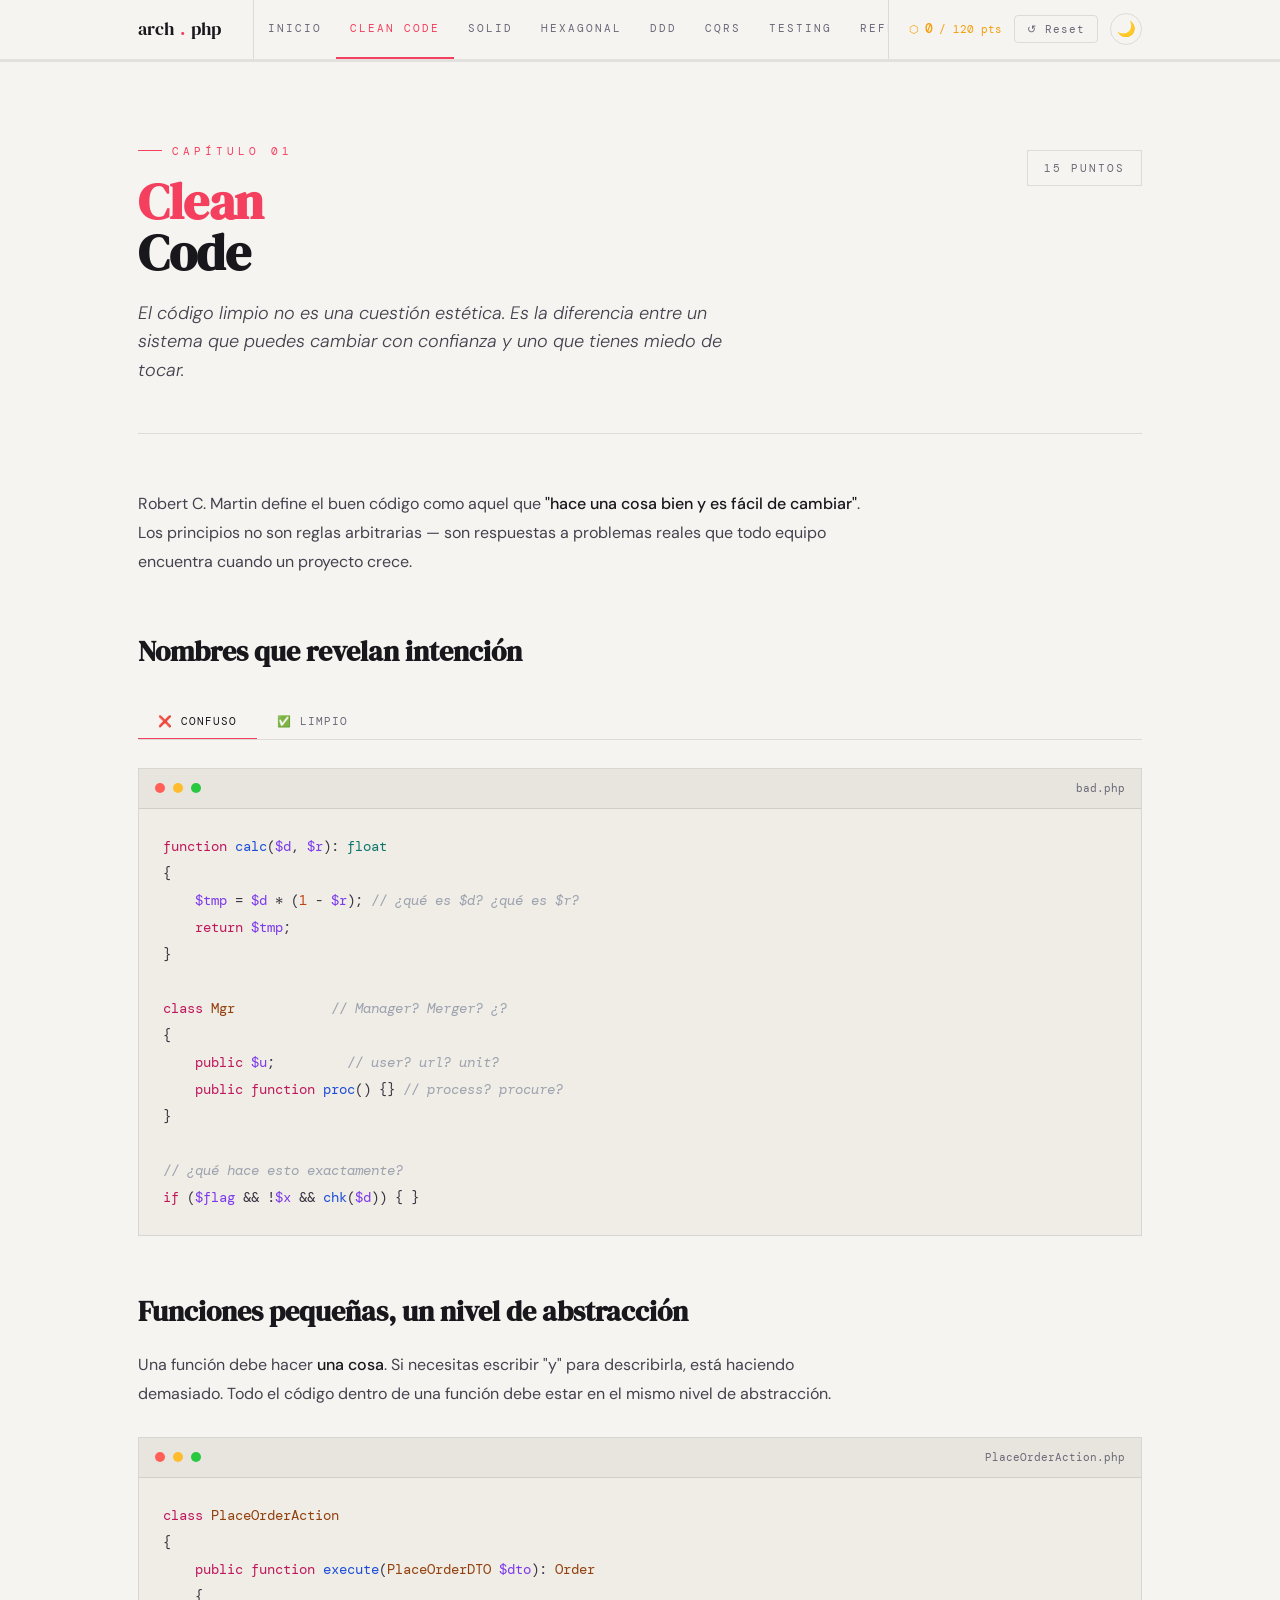
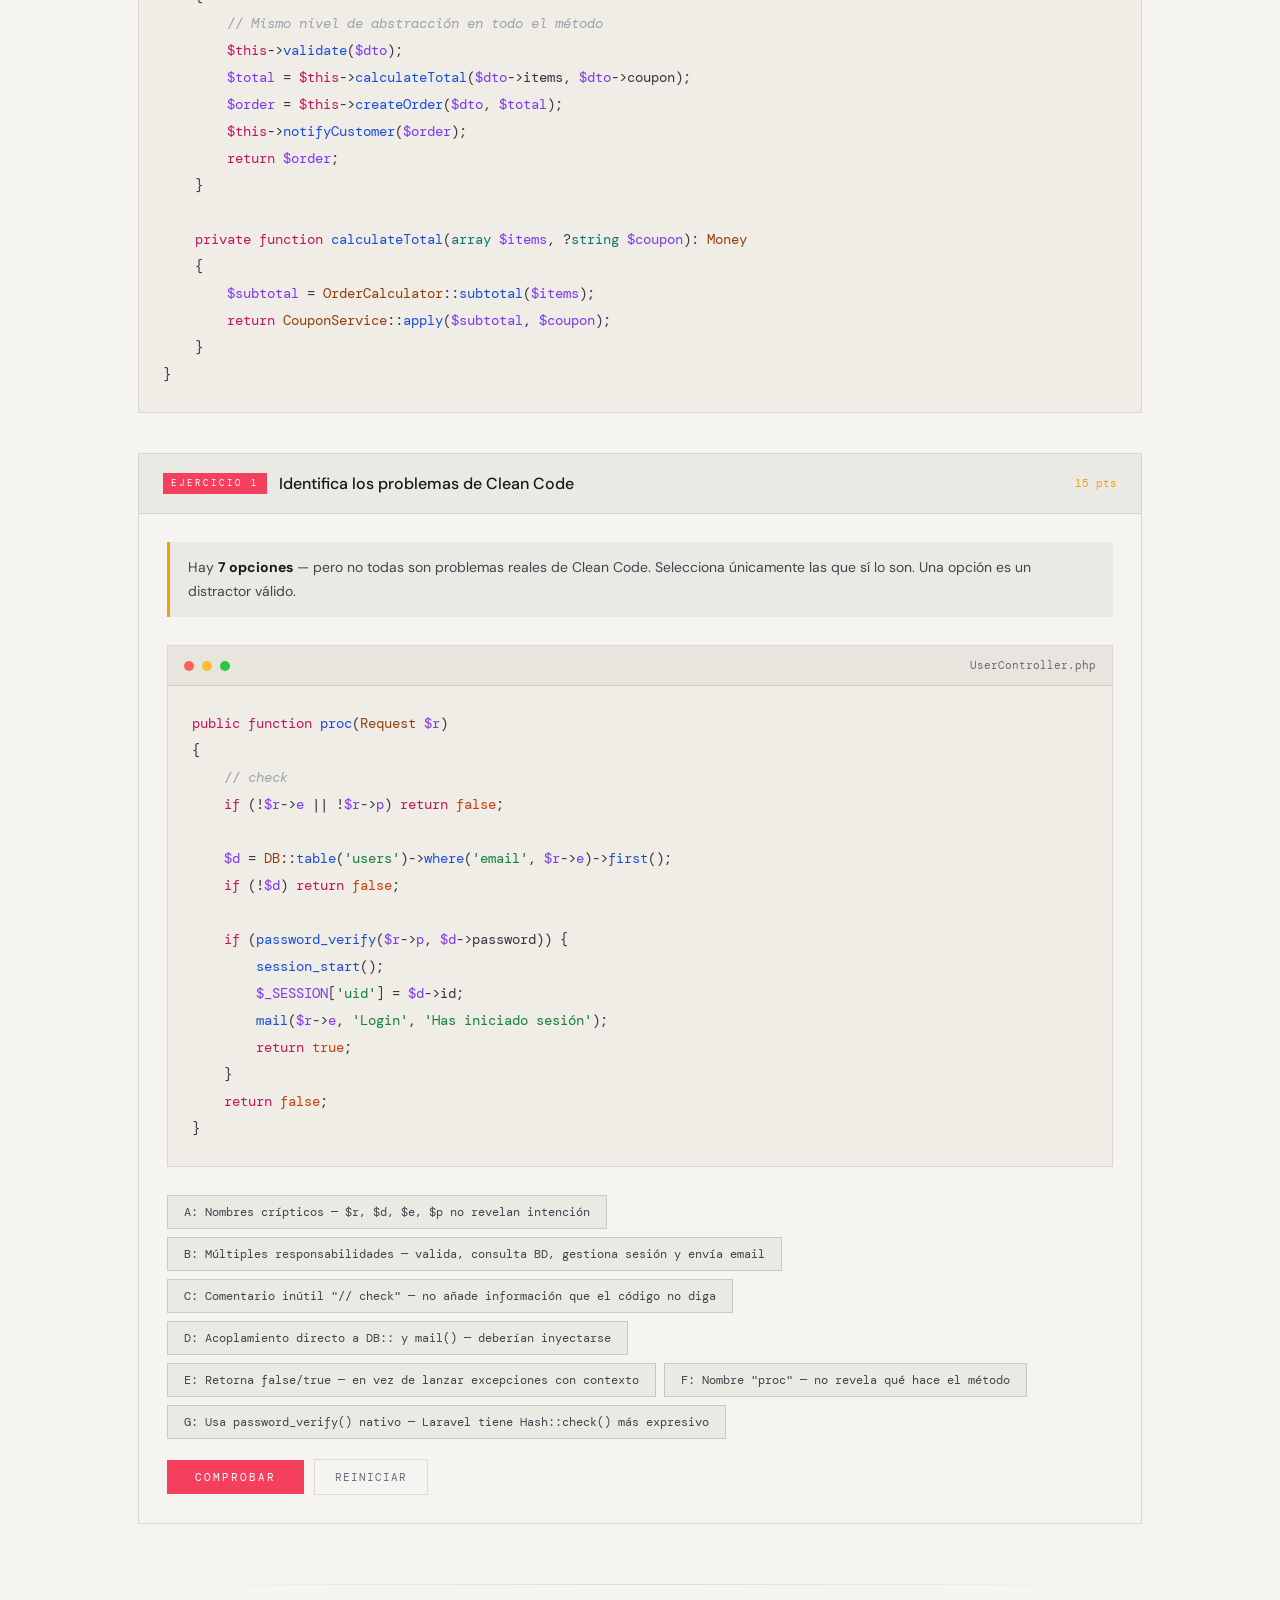
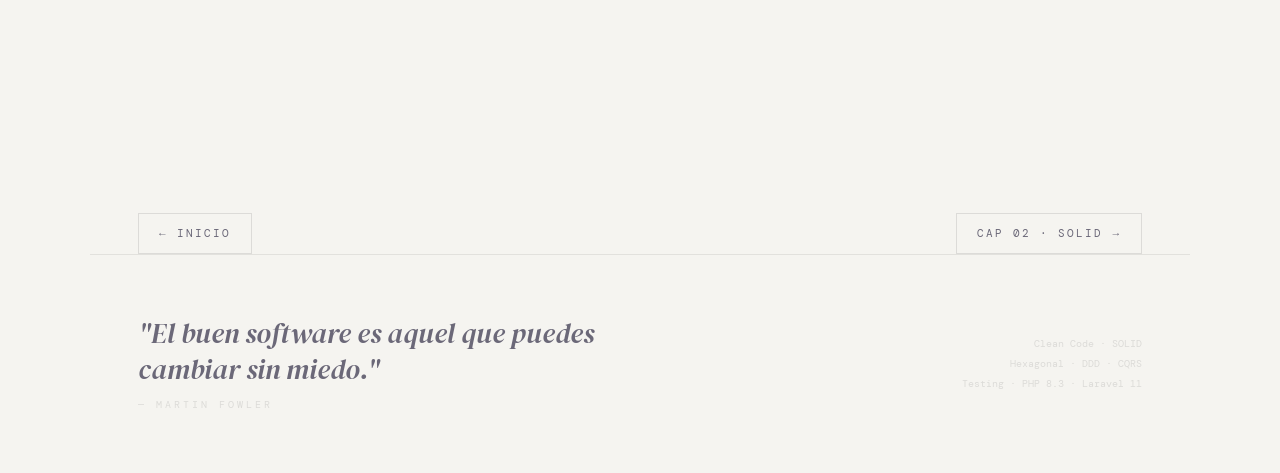
==== cap1.html @ 8d249244 "Add shared score state management and theme toggle functionality - Implemented score tracking using " ====
<!DOCTYPE html>
<html lang="es">
<head>
<meta charset="UTF-8">
<meta name="viewport" content="width=device-width, initial-scale=1.0">
<title>Cap 01 · Clean Code · Arquitectura PHP</title>
<link href="https://fonts.googleapis.com/css2?family=DM+Serif+Display:ital@0;1&family=DM+Mono:wght@300;400;500&family=DM+Sans:ital,wght@0,300;0,400;0,500;1,300&display=swap" rel="stylesheet">
<link rel="stylesheet" href="shared.css">
<style>
    .pager { max-width: 1100px; margin: 0 auto; padding: 48px 48px 0; display: flex; justify-content: space-between; align-items: center; }
    .pager-btn { font-family: var(--mono); font-size: 11px; letter-spacing: 2px; text-transform: uppercase; color: var(--muted); text-decoration: none; padding: 10px 20px; border: 1px solid var(--line); transition: all .2s; }
    .pager-btn:hover { color: var(--paper); border-color: var(--r); }
    @media (max-width: 600px) { .pager { padding: 32px 24px 0; } .pager-btn { font-size: 10px; padding: 8px 14px; } }
</style>
<script>
(function(){const t=localStorage.getItem('arq_php_theme')||(window.matchMedia('(prefers-color-scheme: light)').matches?'light':'dark');document.documentElement.setAttribute('data-theme',t);})();
</script>
</head>
<body>
  <nav class="topnav" id="topnav">
    <div class="topnav-inner">
      <div class="nav-logo" onclick="location.href='index.html'" style="cursor:pointer">arch<span>.</span>php</div>
      <div class="nav-links">
        <a href="index.html">Inicio</a>
        <a href="cap1.html">Clean Code</a>
        <a href="cap2.html">SOLID</a>
        <a href="cap3.html">Hexagonal</a>
        <a href="cap4.html">DDD</a>
        <a href="cap5.html">CQRS</a>
        <a href="cap6.html">Testing</a>
        <a href="referencia.html">Referencia</a>
      </div>
      <div class="nav-right">
        <div class="score-chip">⬡ <span class="score-chip-val" id="scoreDisplay">0</span> / 120 pts</div>
        <button class="btn-reset-all" onclick="resetAll()">↺ Reset</button>
        <button class="theme-toggle" id="themeToggle" onclick="toggleTheme()" title="Cambiar tema">☀️</button>
      </div>
    </div>
  </nav>
  <div class="progress-rail"><div class="progress-fill" id="pFill"></div></div>
  <div class="page">
    <section id="cleancode">
      <div class="ch-header">
        <div>
          <div class="ch-meta">Capítulo 01</div>
          <h2 class="ch-h2"><span class="ac-r">Clean</span><br>Code</h2>
          <p class="ch-lead">El código limpio no es una cuestión estética. Es la diferencia entre un sistema que puedes
            cambiar con confianza y uno que tienes miedo de tocar.</p>
        </div>
        <div class="ch-badge">15 puntos</div>
      </div>

      <div class="prose">
        <p>Robert C. Martin define el buen código como aquel que <strong>"hace una cosa bien y es fácil de
            cambiar"</strong>. Los principios no son reglas arbitrarias — son respuestas a problemas reales que todo
          equipo encuentra cuando un proyecto crece.</p>
      </div>

      <h3 class="sec-title">Nombres que revelan intención</h3>
      <div class="tabs">
        <div class="tab-bar">
          <button class="tab-btn on" onclick="tab(this,'cc-bad')">❌ Confuso</button>
          <button class="tab-btn" onclick="tab(this,'cc-good')">✅ Limpio</button>
        </div>
        <div class="tab-pane on" id="cc-bad">
          <div class="code-block">
            <div class="code-bar">
              <div class="dot"></div>
              <div class="dot"></div>
              <div class="dot"></div><span class="code-fname">bad.php</span>
            </div>
            <pre><span class="kw">function</span> <span class="fn">calc</span>(<span class="pr">$d</span>, <span class="pr">$r</span>): <span class="ph">float</span>
{
    <span class="pr">$tmp</span> = <span class="pr">$d</span> * (<span class="nm">1</span> - <span class="pr">$r</span>); <span class="cm">// ¿qué es $d? ¿qué es $r?</span>
    <span class="kw">return</span> <span class="pr">$tmp</span>;
}

<span class="kw">class</span> <span class="cl">Mgr</span>            <span class="cm">// Manager? Merger? ¿?</span>
{
    <span class="kw">public</span> <span class="pr">$u</span>;         <span class="cm">// user? url? unit?</span>
    <span class="kw">public function</span> <span class="fn">proc</span>() {} <span class="cm">// process? procure?</span>
}

<span class="cm">// ¿qué hace esto exactamente?</span>
<span class="kw">if</span> (<span class="pr">$flag</span> && !<span class="pr">$x</span> && <span class="fn">chk</span>(<span class="pr">$d</span>)) { }</pre>
          </div>
        </div>
        <div class="tab-pane" id="cc-good">
          <div class="code-block">
            <div class="code-bar">
              <div class="dot"></div>
              <div class="dot"></div>
              <div class="dot"></div><span class="code-fname">clean.php</span>
            </div>
            <pre><span class="kw">function</span> <span class="fn">applyDiscount</span>(<span class="ph">float</span> <span class="pr">$originalPrice</span>, <span class="ph">float</span> <span class="pr">$discountRate</span>): <span class="ph">float</span>
{
    <span class="kw">return</span> <span class="pr">$originalPrice</span> * (<span class="nm">1</span> - <span class="pr">$discountRate</span>);
}

<span class="kw">class</span> <span class="cl">OrderManager</span>
{
    <span class="kw">public</span> <span class="cl">User</span> <span class="pr">$assignedUser</span>;
    <span class="kw">public function</span> <span class="fn">processPayment</span>(<span class="cl">Payment</span> <span class="pr">$payment</span>) {}
}

<span class="cm">// la intención es cristalina:</span>
<span class="kw">if</span> (<span class="pr">$userIsActive</span> && !<span class="pr">$orderIsExpired</span> && <span class="fn">hasValidPaymentMethod</span>(<span class="pr">$user</span>)) { }</pre>
          </div>
        </div>
      </div>

      <h3 class="sec-title">Funciones pequeñas, un nivel de abstracción</h3>
      <div class="prose">
        <p>Una función debe hacer <strong>una cosa</strong>. Si necesitas escribir "y" para describirla, está haciendo
          demasiado. Todo el código dentro de una función debe estar en el mismo nivel de abstracción.</p>
      </div>
      <div class="code-block">
        <div class="code-bar">
          <div class="dot"></div>
          <div class="dot"></div>
          <div class="dot"></div><span class="code-fname">PlaceOrderAction.php</span>
        </div>
        <pre><span class="kw">class</span> <span class="cl">PlaceOrderAction</span>
{
    <span class="kw">public function</span> <span class="fn">execute</span>(<span class="cl">PlaceOrderDTO</span> <span class="pr">$dto</span>): <span class="cl">Order</span>
    {
        <span class="cm">// Mismo nivel de abstracción en todo el método</span>
        <span class="kw">$this</span>-><span class="fn">validate</span>(<span class="pr">$dto</span>);
        <span class="pr">$total</span> = <span class="kw">$this</span>-><span class="fn">calculateTotal</span>(<span class="pr">$dto</span>->items, <span class="pr">$dto</span>->coupon);
        <span class="pr">$order</span> = <span class="kw">$this</span>-><span class="fn">createOrder</span>(<span class="pr">$dto</span>, <span class="pr">$total</span>);
        <span class="kw">$this</span>-><span class="fn">notifyCustomer</span>(<span class="pr">$order</span>);
        <span class="kw">return</span> <span class="pr">$order</span>;
    }

    <span class="kw">private function</span> <span class="fn">calculateTotal</span>(<span class="ph">array</span> <span class="pr">$items</span>, ?<span class="ph">string</span> <span class="pr">$coupon</span>): <span class="cl">Money</span>
    {
        <span class="pr">$subtotal</span> = <span class="cl">OrderCalculator</span>::<span class="fn">subtotal</span>(<span class="pr">$items</span>);
        <span class="kw">return</span> <span class="cl">CouponService</span>::<span class="fn">apply</span>(<span class="pr">$subtotal</span>, <span class="pr">$coupon</span>);
    }
}</pre>
      </div>

      <!-- EX 1 -->
      <div class="ex-wrap" id="ex1">
        <div class="ex-head"><span class="ex-tag">Ejercicio 1</span><span class="ex-title-text">Identifica los problemas
            de Clean Code</span><span class="ex-pts">15 pts</span></div>
        <div class="ex-body">
          <div class="ex-desc">Hay <strong>7 opciones</strong> — pero no todas son problemas reales de Clean Code.
            Selecciona únicamente las que sí lo son. Una opción es un distractor válido.</div>
          <div class="code-block">
            <div class="code-bar">
              <div class="dot"></div>
              <div class="dot"></div>
              <div class="dot"></div><span class="code-fname">UserController.php</span>
            </div>
            <pre><span class="kw">public function</span> <span class="fn">proc</span>(<span class="cl">Request</span> <span class="pr">$r</span>)
{
    <span class="cm">// check</span>
    <span class="kw">if</span> (!<span class="pr">$r</span>-><span class="pr">e</span> || !<span class="pr">$r</span>-><span class="pr">p</span>) <span class="kw">return</span> <span class="nm">false</span>;

    <span class="pr">$d</span> = <span class="cl">DB</span>::<span class="fn">table</span>(<span class="str">'users'</span>)-><span class="fn">where</span>(<span class="str">'email'</span>, <span class="pr">$r</span>-><span class="pr">e</span>)-><span class="fn">first</span>();
    <span class="kw">if</span> (!<span class="pr">$d</span>) <span class="kw">return</span> <span class="nm">false</span>;

    <span class="kw">if</span> (<span class="fn">password_verify</span>(<span class="pr">$r</span>-><span class="pr">p</span>, <span class="pr">$d</span>->password)) {
        <span class="fn">session_start</span>();
        <span class="pr">$_SESSION</span>[<span class="str">'uid'</span>] = <span class="pr">$d</span>->id;
        <span class="fn">mail</span>(<span class="pr">$r</span>-><span class="pr">e</span>, <span class="str">'Login'</span>, <span class="str">'Has iniciado sesión'</span>);
        <span class="kw">return</span> <span class="nm">true</span>;
    }
    <span class="kw">return</span> <span class="nm">false</span>;
}</pre>
          </div>
          <div class="opt-grid" id="ex1opts">
            <button class="opt-btn" data-v="A" onclick="toggleOpt('ex1opts',this)">A: Nombres crípticos — $r, $d, $e, $p
              no revelan intención</button>
            <button class="opt-btn" data-v="B" onclick="toggleOpt('ex1opts',this)">B: Múltiples responsabilidades —
              valida, consulta BD, gestiona sesión y envía email</button>
            <button class="opt-btn" data-v="C" onclick="toggleOpt('ex1opts',this)">C: Comentario inútil "// check" — no
              añade información que el código no diga</button>
            <button class="opt-btn" data-v="D" onclick="toggleOpt('ex1opts',this)">D: Acoplamiento directo a DB:: y
              mail() — deberían inyectarse</button>
            <button class="opt-btn" data-v="E" onclick="toggleOpt('ex1opts',this)">E: Retorna false/true — en vez de
              lanzar excepciones con contexto</button>
            <button class="opt-btn" data-v="F" onclick="toggleOpt('ex1opts',this)">F: Nombre "proc" — no revela qué hace
              el método</button>
            <button class="opt-btn" data-v="G" onclick="toggleOpt('ex1opts',this)">G: Usa password_verify() nativo —
              Laravel tiene Hash::check() más expresivo</button>
          </div>
          <div class="ex-actions">
            <button class="btn-check"
              onclick="checkMulti('ex1opts',['A','B','C','D','E','F'],'ex1fb',15,'ex1')">Comprobar</button>
            <button class="btn-reset" onclick="resetMulti('ex1opts','ex1fb')">Reiniciar</button>
          </div>
          <div class="ex-fb" id="ex1fb"></div>
        </div>
      </div>
    </section>

    <div class="sep"></div>

  </div>
  <div class="pager"><a class="pager-btn" href="index.html">← Inicio</a><a class="pager-btn" href="cap2.html">Cap 02 · SOLID →</a></div>

  <footer>
    <div>
      <div class="footer-quote">"El buen software es aquel que puedes cambiar sin miedo."</div>
      <div class="footer-by">— Martin Fowler</div>
    </div>
    <div style="font-family:var(--mono);font-size:10px;color:var(--line);text-align:right;line-height:2">
      Clean Code · SOLID<br>Hexagonal · DDD · CQRS<br>Testing · PHP 8.3 · Laravel 11
    </div>
  </footer>
<script src="shared.js"></script>
<script>
// ════ EX1 — multi-select ════
    function toggleOpt(gridId, btn) { if (btn.classList.contains('ok') || btn.classList.contains('bad')) return; btn.classList.toggle('sel'); }
    function checkMulti(gridId, correctAnswers, fbId, pts, exId) {
      const grid = document.getElementById(gridId);
      const sel = Array.from(grid.querySelectorAll('.opt-btn.sel')).map(b => b.dataset.v);
      const missing = correctAnswers.filter(x => !sel.includes(x));
      const extra = sel.filter(x => !correctAnswers.includes(x));
      grid.querySelectorAll('.opt-btn').forEach(b => { if (correctAnswers.includes(b.dataset.v)) b.classList.add('ok'); else if (sel.includes(b.dataset.v)) b.classList.add('bad'); });
      const fb = document.getElementById(fbId);
      const ex1hint = exId === 'ex1' && extra.includes('G') ? ' G no es Clean Code sino una preferencia de framework — password_verify() es perfectamente válido.' : '';
      if (!missing.length && !extra.length) { fb.textContent = '✓ ¡Perfecto! Has identificado todas las violaciones. Un Handler de alto nivel debe orquestar, no ejecutar infraestructura ni instanciar VOs directamente.'; fb.className = 'ex-fb show pass'; award(pts, exId); }
      else { fb.textContent = '✗ Casi. ' + (missing.length ? `Faltaban: ${missing.join(', ')}. ` : '') + (extra.length ? `No son problemas de Clean Code: ${extra.join(', ')}.` : '') + ex1hint; fb.className = 'ex-fb show fail'; }
    }
    function resetMulti(gridId, fbId) { document.getElementById(gridId).querySelectorAll('.opt-btn').forEach(b => b.className = 'opt-btn'); document.getElementById(fbId).className = 'ex-fb'; }

function resetPageExercises() {
  resetMulti('ex1opts','ex1fb');
}
</script>
</body>
</html>
---- shared.css ----
*,
    *::before,
    *::after {
      margin: 0;
      padding: 0;
      box-sizing: border-box
    }

    :root {
      --ink: #0a0a0c;
      --ink2: #141418;
      --ink3: #1c1c22;
      --muted: #9898a6;
      --faint: #c4c4cf;
      --line: rgba(255, 255, 255, 0.14);
      --paper: #fafafa;
      --r: #f43f5e;
      --g: #10b981;
      --b: #3b82f6;
      --y: #f59e0b;
      --p: #8b5cf6;
      --glass: rgba(18, 18, 22, 0.8);
      --glass-border: rgba(255, 255, 255, 0.1);
      --mono: 'DM Mono', monospace;
      --serif: 'DM Serif Display', serif;
      --sans: 'DM Sans', sans-serif;
    }

    html {
      scroll-behavior: smooth
    }

    body {
      background: var(--ink);
      color: var(--paper);
      font-family: var(--sans);
      font-size: 16px;
      line-height: 1.7;
      overflow-x: hidden
    }

    ::selection {
      background: var(--r);
      color: #fff
    }

    ::-webkit-scrollbar {
      width: 4px
    }

    ::-webkit-scrollbar-track {
      background: var(--ink2)
    }

    ::-webkit-scrollbar-thumb {
      background: var(--line);
      border-radius: 2px
    }

    /* HERO */
    .hero {
      min-height: 100vh;
      display: grid;
      grid-template-rows: 1fr auto;
      position: relative;
      overflow: hidden
    }

    .hero-bg {
      position: absolute;
      inset: 0;
      background: radial-gradient(ellipse 80% 60% at 70% 40%, rgba(232, 64, 42, .08) 0%, transparent 60%), radial-gradient(ellipse 50% 40% at 20% 80%, rgba(37, 99, 235, .06) 0%, transparent 50%), var(--ink)
    }

    .hero-grid {
      position: absolute;
      inset: 0;
      background-image: linear-gradient(rgba(255, 255, 255, .02) 1px, transparent 1px), linear-gradient(90deg, rgba(255, 255, 255, .02) 1px, transparent 1px);
      background-size: 80px 80px;
      mask-image: radial-gradient(ellipse at center, black 30%, transparent 80%)
    }

    .hero-inner {
      position: relative;
      z-index: 2;
      max-width: 1100px;
      margin: 0 auto;
      padding: 120px 48px 80px;
      display: grid;
      grid-template-columns: 1fr 340px;
      gap: 60px;
      align-items: end
    }

    .hero-label {
      font-family: var(--mono);
      font-size: 11px;
      letter-spacing: 4px;
      text-transform: uppercase;
      color: var(--r);
      margin-bottom: 28px;
      display: flex;
      align-items: center;
      gap: 12px
    }

    .hero-label::before {
      content: '';
      width: 32px;
      height: 1px;
      background: var(--r)
    }

    .hero-title {
      font-family: var(--serif);
      font-size: clamp(48px, 6vw, 88px);
      line-height: .95;
      letter-spacing: -1px;
      margin-bottom: 28px
    }

    .hero-title em {
      color: var(--r);
      font-style: italic
    }

    .hero-sub {
      font-size: 18px;
      color: var(--faint);
      font-weight: 300;
      max-width: 520px;
      margin-bottom: 48px;
      line-height: 1.6
    }

    .hero-tags {
      display: flex;
      flex-wrap: wrap;
      gap: 8px
    }

    .tag {
      font-family: var(--mono);
      font-size: 11px;
      letter-spacing: 2px;
      text-transform: uppercase;
      padding: 5px 12px;
      border: 1px solid var(--line);
      color: var(--faint);
      transition: all .2s;
      cursor: default
    }

    .tag:hover {
      border-color: var(--r);
      color: var(--r)
    }

    .hero-panel {
      background: var(--ink2);
      border: 1px solid var(--line);
      padding: 28px;
      align-self: end
    }

    .panel-title {
      font-family: var(--mono);
      font-size: 11px;
      letter-spacing: 3px;
      text-transform: uppercase;
      color: var(--muted);
      margin-bottom: 20px;
      padding-bottom: 12px;
      border-bottom: 1px solid var(--line)
    }

    .chapter-list {
      list-style: none
    }

    .chapter-list li {
      display: flex;
      align-items: center;
      gap: 12px;
      padding: 10px 0;
      border-bottom: 1px solid rgba(255, 255, 255, .04);
      font-size: 13px;
      color: var(--faint);
      cursor: pointer;
      transition: color .2s
    }

    .chapter-list li:hover {
      color: var(--paper)
    }

    .chapter-list li:last-child {
      border-bottom: none
    }

    .ch-num {
      font-family: var(--mono);
      font-size: 10px;
      color: var(--r);
      width: 20px;
      flex-shrink: 0
    }

    .ch-pts {
      margin-left: auto;
      font-family: var(--mono);
      font-size: 10px;
      color: var(--muted)
    }

    .hero-bar {
      position: relative;
      z-index: 2;
      border-top: 1px solid var(--line);
      display: flex;
      align-items: center;
      padding: 16px 48px;
      gap: 40px;
      max-width: 1100px;
      margin: 0 auto;
      width: 100%
    }

    .bar-stat {
      display: flex;
      flex-direction: column;
      gap: 2px
    }

    .bar-stat-val {
      font-family: var(--mono);
      font-size: 22px;
      font-weight: 500;
      color: var(--r)
    }

    .bar-stat-lbl {
      font-family: var(--mono);
      font-size: 9px;
      letter-spacing: 3px;
      text-transform: uppercase;
      color: var(--muted)
    }

    .bar-div {
      width: 1px;
      height: 40px;
      background: var(--line)
    }

    /* NAV */
    .topnav {
      position: sticky;
      top: 0;
      z-index: 200;
      background: var(--glass);
      backdrop-filter: blur(12px) saturate(180%);
      border-bottom: 1px solid var(--glass-border)
    }

    .topnav-inner {
      max-width: 1100px;
      margin: 0 auto;
      display: flex;
      align-items: stretch;
      padding: 0 48px
    }

    .nav-logo {
      font-family: var(--serif);
      font-size: 18px;
      color: var(--paper);
      padding: 14px 32px 14px 0;
      margin-right: 0;
      border-right: 1px solid var(--line);
      white-space: nowrap;
      display: flex;
      align-items: center;
      gap: 6px
    }

    .nav-logo span {
      color: var(--r)
    }

    .nav-links {
      display: flex;
      align-items: stretch;
      overflow-x: auto;
      flex: 1
    }

    .nav-links a {
      font-family: var(--mono);
      font-size: 11px;
      letter-spacing: 2px;
      text-transform: uppercase;
      color: var(--muted);
      text-decoration: none;
      padding: 0 14px;
      display: flex;
      align-items: center;
      border-bottom: 2px solid transparent;
      transition: all .2s;
      white-space: nowrap
    }

    .nav-links a:hover {
      color: var(--paper)
    }

    .nav-links a.active {
      color: var(--r);
      border-bottom-color: var(--r)
    }

    .nav-right {
      margin-left: auto;
      display: flex;
      align-items: center;
      gap: 12px;
      padding-left: 20px;
      border-left: 1px solid var(--line)
    }

    .score-chip {
      font-family: var(--mono);
      font-size: 11px;
      color: var(--y);
      display: flex;
      align-items: center;
      gap: 6px;
      transition: all .3s
    }

    .score-chip:hover {
      text-shadow: 0 0 8px var(--y);
      transform: scale(1.05)
    }

    .score-chip-val {
      font-size: 13px;
      font-weight: 500
    }

    .btn-reset-all {
      font-family: var(--mono);
      font-size: 11px;
      letter-spacing: 1px;
      padding: 6px 12px;
      background: none;
      border: 1px solid var(--line);
      color: var(--muted);
      cursor: pointer;
      transition: all .3s;
      border-radius: 4px
    }

    .btn-reset-all:hover {
      border-color: var(--r);
      color: var(--r);
      background: rgba(244, 63, 94, 0.05)
    }

    .progress-rail {
      height: 2px;
      background: rgba(255, 255, 255, 0.05);
      position: sticky;
      top: 49px;
      z-index: 199
    }

    .progress-fill {
      height: 100%;
      background: linear-gradient(90deg, var(--r), var(--y));
      width: 0%;
      transition: width .5s cubic-bezier(0.65, 0, 0.35, 1);
      box-shadow: 0 0 10px var(--r)
    }

    /* PAGE */
    .page {
      max-width: 1100px;
      margin: 0 auto;
      padding: 0 48px 120px
    }

    .ch-header {
      display: grid;
      grid-template-columns: 1fr auto;
      gap: 40px;
      align-items: start;
      padding: 80px 0 48px;
      border-bottom: 1px solid var(--line);
      margin-bottom: 56px
    }

    .ch-meta {
      font-family: var(--mono);
      font-size: 11px;
      letter-spacing: 4px;
      text-transform: uppercase;
      color: var(--r);
      margin-bottom: 16px;
      display: flex;
      align-items: center;
      gap: 10px
    }

    .ch-meta::before {
      content: '';
      width: 24px;
      height: 1px;
      background: var(--r)
    }

    .ch-h2 {
      font-family: var(--serif);
      font-size: clamp(36px, 4vw, 64px);
      line-height: 1;
      letter-spacing: -.5px;
      margin-bottom: 20px
    }

    .ch-h2 .ac-r {
      color: var(--r)
    }

    .ch-h2 .ac-g {
      color: var(--g)
    }

    .ch-h2 .ac-b {
      color: var(--b)
    }

    .ch-h2 .ac-y {
      color: var(--y)
    }

    .ch-h2 .ac-p {
      color: var(--p)
    }

    .ch-lead {
      font-size: 17px;
      font-size: 18px;
      color: var(--faint);
      font-weight: 300;
      font-style: italic;
      max-width: 600px;
      line-height: 1.6
    }

    .ch-badge {
      font-family: var(--mono);
      font-size: 11px;
      letter-spacing: 2px;
      text-transform: uppercase;
      padding: 8px 16px;
      border: 1px solid var(--line);
      color: var(--muted);
      white-space: nowrap;
      align-self: start;
      margin-top: 8px
    }

    /* PROSE */
    .prose {
      max-width: 740px
    }

    .prose p {
      color: var(--faint);
      font-size: 15.5px;
      font-size: 16px;
      margin-bottom: 18px;
      line-height: 1.8
    }

    .prose p strong {
      color: var(--paper);
      font-weight: 500
    }

    .prose p code {
      font-family: var(--mono);
      font-size: 13px;
      background: var(--ink2);
      border: 1px solid var(--line);
      padding: 1px 6px;
      color: var(--y)
    }

    h3.sec-title {
      font-family: var(--serif);
      font-size: 28px;
      margin: 52px 0 16px;
      color: var(--paper)
    }

    h4.sub-title {
      font-family: var(--mono);
      font-size: 11px;
      letter-spacing: 3px;
      text-transform: uppercase;
      color: var(--r);
      margin: 36px 0 12px;
      display: flex;
      align-items: center;
      gap: 10px
    }

    h4.sub-title::after {
      content: '';
      flex: 1;
      height: 1px;
      background: var(--line)
    }

    /* CALLOUTS */
    .callout {
      display: flex;
      gap: 16px;
      padding: 18px 22px;
      border: 1px solid;
      margin: 28px 0;
      font-size: 13px;
      line-height: 1.7
    }

    .callout-icon {
      font-size: 18px;
      flex-shrink: 0;
      margin-top: 1px
    }

    .callout.tip {
      font-size: 14px;
      border-color: rgba(31, 166, 114, .3);
      background: rgba(31, 166, 114, .05);
      color: var(--faint)
    }

    .callout.warn {
      font-size: 14px;
      border-color: rgba(232, 64, 42, .3);
      background: rgba(232, 64, 42, .05);
      color: var(--faint)
    }

    .callout.info {
      font-size: 14px;
      border-color: rgba(37, 99, 235, .3);
      background: rgba(37, 99, 235, .05);
      color: var(--faint)
    }

    .callout.php {
      font-size: 14px;
      border-color: rgba(124, 58, 237, .3);
      background: rgba(124, 58, 237, .05);
      color: var(--faint)
    }

    .callout strong {
      color: var(--paper)
    }

    /* CODE */
    .code-block {
      margin: 28px 0;
      border: 1px solid var(--line);
      overflow: hidden
    }

    .code-bar {
      background: var(--ink2);
      border-bottom: 1px solid var(--line);
      padding: 10px 16px;
      display: flex;
      align-items: center;
      gap: 8px
    }

    .dot {
      width: 10px;
      height: 10px;
      border-radius: 50%
    }

    .dot:nth-child(1) {
      background: #ff5f57
    }

    .dot:nth-child(2) {
      background: #febc2e
    }

    .dot:nth-child(3) {
      background: #28c840
    }

    .code-fname {
      font-family: var(--mono);
      font-size: 11px;
      color: var(--muted);
      margin-left: auto
    }

    pre {
      padding: 24px;
      overflow-x: auto;
      font-family: var(--mono);
      font-size: 13.5px;
      line-height: 2;
      color: #bfc7d5;
      background: #1a1a22
    }

    .kw {
      color: #e06c75
    }

    .fn {
      color: #61afef
    }

    .str {
      color: #98c379
    }

    .cm {
      color: #7d8799;
      font-style: italic
    }

    .cl {
      color: #e5c07b
    }

    .pr {
      color: #c678dd
    }

    .nm {
      color: #d19a66
    }

    .ph {
      color: #56b6c2
    }

    /* TABS */
    .tabs {
      margin: 28px 0
    }

    .tab-bar {
      display: flex;
      border-bottom: 1px solid var(--line);
      overflow-x: auto
    }

    .tab-btn {
      font-family: var(--mono);
      font-size: 11px;
      letter-spacing: 1px;
      text-transform: uppercase;
      padding: 10px 20px;
      background: none;
      border: none;
      border-bottom: 2px solid transparent;
      color: var(--muted);
      cursor: pointer;
      margin-bottom: -1px;
      white-space: nowrap;
      transition: all .2s
    }

    .tab-btn:hover {
      color: var(--paper)
    }

    .tab-btn.on {
      color: var(--r);
      border-bottom-color: var(--r)
    }

    .tab-pane {
      display: none
    }

    .tab-pane.on {
      display: block
    }

    /* SOLID CARDS */
    .solid-grid {
      display: grid;
      grid-template-columns: repeat(5, 1fr);
      gap: 1px;
      background: var(--line);
      margin: 36px 0;
      border: 1px solid var(--line)
    }

    .solid-card {
      background: var(--ink2);
      padding: 28px 20px;
      position: relative;
      overflow: hidden;
      cursor: pointer;
      transition: all .4s cubic-bezier(0.23, 1, 0.32, 1);
      border: 1px solid transparent
    }

    .solid-card:hover {
      background: var(--ink3);
      transform: translateY(-4px);
      border-color: var(--glass-border);
      box-shadow: 0 12px 24px -12px rgba(0, 0, 0, 0.5)
    }

    .solid-card::after {
      content: attr(data-l);
      position: absolute;
      right: -8px;
      bottom: -16px;
      font-family: var(--serif);
      font-size: 96px;
      line-height: 1;
      color: var(--card-c, var(--r));
      opacity: .03;
      pointer-events: none;
      transition: all .4s
    }

    .solid-card:hover::after {
      opacity: .1;
      transform: scale(1.1)
    }

    .sc-letter {
      font-family: var(--serif);
      font-size: 48px;
      line-height: 1;
      color: var(--card-c, var(--r));
      margin-bottom: 8px;
      transition: transform .3s
    }

    .solid-card:hover .sc-letter {
      transform: scale(1.1) rotate(-5deg)
    }

    .sc-name {
      font-family: var(--mono);
      font-size: 9px;
      letter-spacing: 3px;
      text-transform: uppercase;
      color: var(--muted);
      margin-bottom: 12px
    }

    .sc-desc {
      font-size: 12px;
      color: var(--faint);
      line-height: 1.6
    }

    /* DIAGRAM */
    .diagram {
      background: var(--ink2);
      border: 1px solid var(--line);
      padding: 40px;
      margin: 32px 0;
      font-family: var(--mono);
      font-size: 12px
    }

    .diagram-lbl {
      font-size: 10px;
      letter-spacing: 4px;
      text-transform: uppercase;
      color: var(--muted);
      text-align: center;
      margin-bottom: 28px
    }

    .hlayers {
      display: flex;
      flex-direction: column;
      align-items: center;
      gap: 6px
    }

    .hrow {
      display: flex;
      align-items: center;
      gap: 12px;
      flex-wrap: wrap;
      justify-content: center
    }

    .hbox {
      padding: 10px 22px;
      border: 1px solid;
      text-align: center;
      min-width: 120px;
      font-size: 11px;
      transition: all .2s
    }

    .hbox:hover {
      transform: scale(1.02)
    }

    .hbox.ext {
      border-color: rgba(217, 119, 6, .5);
      color: var(--y)
    }

    .hbox.port {
      border-color: rgba(37, 99, 235, .5);
      color: var(--b)
    }

    .hbox.dom {
      border-color: rgba(232, 64, 42, .5);
      color: var(--r);
      background: rgba(232, 64, 42, .04);
      padding: 18px 32px
    }

    .harrow {
      color: var(--muted);
      font-size: 16px
    }

    /* DDD GRID */
    .ddd-grid {
      display: grid;
      grid-template-columns: repeat(3, 1fr);
      gap: 16px;
      margin: 32px 0
    }

    .ddd-box {
      background: var(--ink2);
      border: 1px solid var(--line);
      padding: 22px;
      transition: border-color .2s
    }

    .ddd-box:hover {
      border-color: var(--muted)
    }

    .ddd-box-h {
      font-family: var(--mono);
      font-size: 10px;
      letter-spacing: 3px;
      text-transform: uppercase;
      margin-bottom: 12px;
      padding-bottom: 10px;
      border-bottom: 1px solid var(--line)
    }

    .ddd-item {
      font-size: 12px;
      color: var(--muted);
      padding: 3px 0;
      display: flex;
      align-items: center;
      gap: 8px
    }

    .ddd-item::before {
      content: '→';
      color: var(--r);
      font-size: 10px
    }

    /* CQRS FLOW */
    .cqrs-flow {
      display: grid;
      grid-template-columns: 1fr 60px 1fr;
      gap: 0;
      align-items: start;
      margin: 32px 0;
      background: var(--ink2);
      padding: 32px;
      border: 1px solid var(--line);
      border-radius: 8px
    }

    .cqrs-col {
      display: flex;
      flex-direction: column;
      gap: 8px
    }

    .cqrs-box {
      padding: 12px 16px;
      border: 1px solid;
      text-align: center;
      font-family: var(--mono);
      font-size: 11px
    }

    .cqrs-cmd {
      border-color: rgba(37, 99, 235, .4);
      color: var(--b)
    }

    .cqrs-qry {
      border-color: rgba(31, 166, 114, .4);
      color: var(--g)
    }

    .cqrs-hnd {
      border-color: rgba(217, 119, 6, .4);
      color: var(--y)
    }

    .cqrs-agg {
      border-color: rgba(232, 64, 42, .4);
      color: var(--r)
    }

    .cqrs-sep {
      display: flex;
      flex-direction: column;
      align-items: center;
      justify-content: center;
      padding-top: 30px;
      gap: 6px;
      font-size: 9px;
      color: var(--muted);
      letter-spacing: 2px;
      text-transform: uppercase
    }

    .cqrs-line {
      width: 1px;
      height: 60px;
      background: linear-gradient(to bottom, var(--b), var(--g))
    }

    .cqrs-arr {
      color: var(--muted);
      text-align: center;
      font-size: 14px;
      padding: 2px 0
    }

    /* TABLE */
    .table-wrap {
      overflow-x: auto;
      margin: 28px 0
    }

    table {
      width: 100%;
      border-collapse: collapse;
      font-size: 13px
    }

    th {
      background: var(--ink2);
      color: var(--r);
      font-family: var(--mono);
      font-size: 10px;
      letter-spacing: 2px;
      text-transform: uppercase;
      padding: 12px 16px;
      text-align: left;
      border: 1px solid var(--line);
      font-weight: 400
    }

    td {
      padding: 11px 16px;
      border: 1px solid var(--line);
      color: var(--muted);
      vertical-align: top;
      line-height: 1.6;
      font-size: 13px
    }

    td code {
      font-family: var(--mono);
      font-size: 12px;
      background: var(--ink2);
      border: 1px solid var(--line);
      padding: 1px 5px;
      color: var(--y)
    }

    tr:hover td {
      background: var(--ink2);
      color: var(--faint)
    }

    /* EXERCISES */
    .ex-wrap {
      border: 1px solid var(--line);
      margin: 40px 0;
      overflow: hidden
    }

    .ex-head {
      background: var(--ink2);
      border-bottom: 1px solid var(--line);
      padding: 16px 24px;
      display: flex;
      align-items: center;
      gap: 12px;
      flex-wrap: wrap
    }

    .ex-tag {
      font-family: var(--mono);
      font-size: 9px;
      letter-spacing: 3px;
      text-transform: uppercase;
      padding: 3px 8px;
      background: var(--r);
      color: #fff
    }

    .ex-title-text {
      font-family: var(--sans);
      font-size: 16px;
      font-weight: 500;
      color: var(--paper);
      flex: 1
    }

    .ex-pts {
      font-family: var(--mono);
      font-size: 11px;
      color: var(--y);
      margin-left: auto
    }

    .ex-body {
      padding: 28px
    }

    .ex-desc {
      font-size: 14px;
      color: var(--faint);
      background: var(--ink2);
      border-left: 3px solid var(--y);
      padding: 14px 18px;
      margin-bottom: 24px;
      line-height: 1.7
    }

    .ex-desc strong {
      color: var(--paper)
    }

    /* OPT BUTTONS */
    .opt-grid {
      display: flex;
      flex-wrap: wrap;
      gap: 8px;
      margin-bottom: 20px
    }

    .opt-btn {
      font-family: var(--mono);
      font-size: 12px;
      padding: 8px 16px;
      border: 1px solid rgba(255,255,255,0.18);
      background: rgba(255,255,255,0.03);
      color: var(--paper);
      cursor: pointer;
      transition: all .2s
    }

    .opt-btn:hover {
      border-color: var(--faint);
      color: var(--paper)
    }

    .opt-btn.sel {
      border-color: var(--b);
      color: var(--b);
      background: rgba(37, 99, 235, .08)
    }

    .opt-btn.ok {
      border-color: var(--g);
      color: var(--g);
      background: rgba(31, 166, 114, .08)
    }

    .opt-btn.bad {
      border-color: var(--r);
      color: var(--r);
      background: rgba(232, 64, 42, .08)
    }

    /* MCQ */
    .mcq-block {
      margin-bottom: 20px
    }

    .mcq-q {
      font-size: 14px;
      color: var(--paper);
      margin-bottom: 12px;
      font-weight: 500;
      line-height: 1.6
    }

    .mcq-q strong {
      color: var(--paper)
    }

    .mcq-opts {
      display: flex;
      flex-direction: column;
      gap: 6px
    }

    .mcq-opt {
      display: flex;
      align-items: flex-start;
      gap: 12px;
      padding: 11px 16px;
      border: 1px solid rgba(255,255,255,0.16);
      background: rgba(255,255,255,0.02);
      cursor: pointer;
      font-size: 14px;
      color: var(--faint);
      text-align: left;
      transition: all .2s;
      font-family: var(--sans)
    }

    .mcq-opt:hover {
      border-color: rgba(255,255,255,0.35);
      color: var(--paper);
      background: rgba(255,255,255,0.04)
    }

    .mcq-opt.sel {
      border-color: var(--b);
      color: var(--faint);
      background: rgba(37, 99, 235, .05)
    }

    .mcq-opt.ok {
      border-color: var(--g);
      color: var(--g);
      background: rgba(31, 166, 114, .05)
    }

    .mcq-opt.bad {
      border-color: var(--r);
      color: var(--r);
      background: rgba(232, 64, 42, .05)
    }

    .mcq-radio {
      width: 14px;
      height: 14px;
      border: 2px solid var(--line);
      border-radius: 50%;
      flex-shrink: 0;
      margin-top: 1px;
      transition: all .2s
    }

    .mcq-opt.sel .mcq-radio {
      border-color: var(--b);
      background: var(--b)
    }

    .mcq-opt.ok .mcq-radio {
      border-color: var(--g);
      background: var(--g)
    }

    .mcq-opt.bad .mcq-radio {
      border-color: var(--r);
      background: var(--r)
    }

    /* DRAG */
    .drag-area {
      display: grid;
      grid-template-columns: 1fr 1fr;
      gap: 20px;
      margin-bottom: 20px
    }

    .drag-bank {
      background: var(--ink2);
      border: 1px solid var(--line);
      padding: 16px;
      min-height: 100px
    }

    .drag-zone {
      border: 2px dashed var(--line);
      padding: 14px;
      min-height: 80px;
      transition: border-color .2s, background .2s
    }

    .drag-zone.over {
      border-color: var(--y);
      background: rgba(217, 119, 6, .04)
    }

    .drag-zone.ok {
      border-color: var(--g);
      border-style: solid
    }

    .drag-zone.bad {
      border-color: var(--r);
      border-style: solid
    }

    .drag-zone-lbl {
      font-family: var(--mono);
      font-size: 9px;
      letter-spacing: 3px;
      text-transform: uppercase;
      margin-bottom: 10px
    }

    .d-item {
      display: inline-block;
      font-family: var(--mono);
      font-size: 11px;
      padding: 5px 10px;
      background: var(--ink);
      border: 1px solid var(--line);
      color: var(--faint);
      cursor: grab;
      margin: 3px;
      user-select: none;
      transition: opacity .2s
    }

    .d-item:active {
      cursor: grabbing
    }

    .d-item.used {
      opacity: .25;
      cursor: not-allowed
    }

    /* CQRS CLASSIFY */
    .cqrs-classify {
      display: flex;
      flex-direction: column;
      gap: 10px;
      margin-bottom: 20px
    }

    .cqrs-row {
      display: flex;
      align-items: center;
      gap: 14px;
      padding: 12px 16px;
      background: var(--ink2);
      border: 1px solid var(--line);
      flex-wrap: wrap
    }

    .cqrs-row-q {
      font-size: 13px;
      color: var(--faint);
      flex: 1;
      min-width: 200px
    }

    .cqrs-row-btns {
      display: flex;
      gap: 8px
    }

    .cqrs-btn {
      font-family: var(--mono);
      font-size: 10px;
      letter-spacing: 1px;
      text-transform: uppercase;
      padding: 5px 12px;
      border: 1px solid var(--line);
      background: none;
      color: var(--muted);
      cursor: pointer;
      transition: all .2s
    }

    .cqrs-btn:hover {
      border-color: var(--faint);
      color: var(--faint)
    }

    .cqrs-btn.sel {
      border-color: var(--b);
      color: var(--b);
      background: rgba(37, 99, 235, .08)
    }

    .cqrs-btn.ok {
      border-color: var(--g);
      color: var(--g);
      background: rgba(31, 166, 114, .08)
    }

    .cqrs-btn.bad {
      border-color: var(--r);
      color: var(--r);
      background: rgba(232, 64, 42, .08)
    }

    /* EX ACTIONS */
    .ex-actions {
      display: flex;
      align-items: center;
      gap: 10px;
      margin-top: 20px;
      flex-wrap: wrap
    }

    .btn-check {
      font-family: var(--mono);
      font-size: 11px;
      letter-spacing: 2px;
      text-transform: uppercase;
      padding: 10px 28px;
      background: var(--r);
      color: #fff;
      border: none;
      cursor: pointer;
      transition: opacity .2s
    }

    .btn-check:hover {
      opacity: .85
    }

    .btn-reset {
      font-family: var(--mono);
      font-size: 11px;
      letter-spacing: 1px;
      text-transform: uppercase;
      padding: 10px 20px;
      background: none;
      color: var(--muted);
      border: 1px solid var(--line);
      cursor: pointer;
      transition: all .2s
    }

    .btn-reset:hover {
      border-color: var(--muted);
      color: var(--faint)
    }

    .ex-fb {
      display: none;
      margin-top: 16px;
      padding: 12px 18px;
      font-family: var(--mono);
      font-size: 13px;
      border: 1px solid;
      line-height: 1.6
    }

    .ex-fb.show {
      display: block
    }

    .ex-fb.pass {
      border-color: rgba(31, 166, 114, .4);
      color: var(--g);
      background: rgba(31, 166, 114, .05)
    }

    .ex-fb.fail {
      border-color: rgba(232, 64, 42, .4);
      color: var(--r);
      background: rgba(232, 64, 42, .05)
    }

    /* EX2 CARDS */
    .ex2-card-grid {
      display: grid;
      grid-template-columns: repeat(auto-fill, minmax(240px, 1fr));
      gap: 16px;
      margin-bottom: 20px
    }

    .ex2-card {
      background: var(--ink2);
      border: 1px solid var(--line);
      overflow: hidden;
      transition: border-color .2s
    }

    .ex2-card.ok-card {
      border-color: var(--g)
    }

    .ex2-card.bad-card {
      border-color: var(--r)
    }

    .ex2-opts {
      padding: 10px 12px;
      border-top: 1px solid var(--line);
      display: flex;
      flex-wrap: wrap;
      gap: 6px
    }

    /* ROADMAP */
    .roadmap {
      position: relative;
      padding-left: 40px;
      margin: 40px 0
    }

    .roadmap::before {
      content: '';
      position: absolute;
      left: 8px;
      top: 8px;
      bottom: 8px;
      width: 1px;
      background: linear-gradient(to bottom, var(--r), var(--p), var(--g))
    }

    .rm-step {
      position: relative;
      margin-bottom: 32px
    }

    .rm-dot {
      position: absolute;
      left: -36px;
      top: 6px;
      width: 12px;
      height: 12px;
      border-radius: 50%;
      border: 2px solid var(--muted);
      background: var(--ink);
      transition: all .3s
    }

    .rm-step.done .rm-dot {
      background: var(--r);
      border-color: var(--r)
    }

    .rm-inner {
      background: var(--ink2);
      border: 1px solid var(--line);
      padding: 20px 24px;
      transition: border-color .2s
    }

    .rm-inner:hover {
      border-color: var(--muted)
    }

    .rm-period {
      font-family: var(--mono);
      font-size: 9px;
      letter-spacing: 3px;
      text-transform: uppercase;
      color: var(--r);
      margin-bottom: 6px
    }

    .rm-title {
      font-family: var(--serif);
      font-size: 22px;
      margin-bottom: 6px
    }

    .rm-desc {
      font-size: 13px;
      color: var(--muted);
      line-height: 1.6
    }

    /* SEP */
    .sep {
      height: 1px;
      background: linear-gradient(90deg, transparent, var(--line), transparent);
      margin: 60px 0
    }

    /* FOOTER */
    footer {
      border-top: 1px solid var(--line);
      padding: 60px 48px;
      max-width: 1100px;
      margin: 0 auto;
      display: flex;
      align-items: center;
      justify-content: space-between;
      flex-wrap: wrap;
      gap: 24px
    }

    .footer-quote {
      font-family: var(--serif);
      font-size: 28px;
      font-style: italic;
      color: var(--muted);
      max-width: 560px;
      line-height: 1.3
    }

    .footer-by {
      font-family: var(--mono);
      font-size: 10px;
      letter-spacing: 3px;
      text-transform: uppercase;
      color: var(--line);
      margin-top: 8px
    }

    /* TEST PYRAMID */
    .test-pyramid {
      display: flex;
      flex-direction: column;
      align-items: center;
      gap: 4px;
      margin: 32px 0
    }

    .tp-row {
      display: flex;
      align-items: center;
      gap: 16px;
      width: 100%
    }

    .tp-bar {
      height: 48px;
      display: flex;
      align-items: center;
      justify-content: center;
      font-family: var(--mono);
      font-size: 11px;
      font-weight: 500;
      transition: opacity .2s
    }

    .tp-bar:hover {
      opacity: .85
    }

    .tp-unit {
      border: 1px solid;
      padding: 6px 14px;
      text-align: center;
      font-family: var(--mono);
      font-size: 11px;
      white-space: nowrap
    }

    .tp-unit.unit {
      border-color: rgba(31, 166, 114, .4);
      color: var(--g);
      background: rgba(31, 166, 114, .06)
    }

    .tp-unit.int {
      border-color: rgba(37, 99, 235, .4);
      color: var(--b);
      background: rgba(37, 99, 235, .06)
    }

    .tp-unit.feat {
      border-color: rgba(217, 119, 6, .4);
      color: var(--y);
      background: rgba(217, 119, 6, .06)
    }

    .tp-lbl {
      font-family: var(--mono);
      font-size: 10px;
      color: var(--muted);
      white-space: nowrap;
      width: 130px;
      text-align: right
    }

    .tp-meta {
      font-family: var(--mono);
      font-size: 10px;
      color: var(--muted);
      width: 130px
    }

    @media(max-width:768px) {
      .hero-inner {
        grid-template-columns: 1fr;
        padding: 80px 24px 40px
      }

      .hero-panel {
        display: none
      }

      .hero-bar {
        padding: 16px 24px;
        gap: 20px;
        flex-wrap: wrap
      }

      .topnav-inner {
        padding: 0 24px
      }

      .page {
        padding: 0 24px 80px
      }

      .solid-grid {
        grid-template-columns: repeat(2, 1fr)
      }

      .ddd-grid,
      .cqrs-flow,
      .drag-area {
        grid-template-columns: 1fr
      }

      .cqrs-sep {
        display: none
      }

      .ch-header {
        grid-template-columns: 1fr
      }

      .ch-badge {
        display: none
      }

      pre {
        font-size: 11px
      }
    }

    /* ═══════════════════════════════════════════════════
       LIGHT THEME
       Activated by: <html data-theme="light">
    ═══════════════════════════════════════════════════ */
    [data-theme="light"] {
      --ink:          #f5f4f0;
      --ink2:         #ebe9e3;
      --ink3:         #e0ddd6;
      --muted:        #6b6878;
      --faint:        #44424e;
      --line:         rgba(0, 0, 0, 0.10);
      --paper:        #18171c;
      --glass:        rgba(245, 244, 240, 0.90);
      --glass-border: rgba(0, 0, 0, 0.08);
    }

    /* ── Body & backgrounds ── */
    [data-theme="light"] body {
      background: var(--ink);
      color: var(--paper);
    }

    /* ── Hero ── */
    [data-theme="light"] .hero-bg {
      background: radial-gradient(ellipse 80% 60% at 70% 40%, rgba(244, 63, 94, .06) 0%, transparent 60%),
                  radial-gradient(ellipse 50% 40% at 20% 80%, rgba(59, 130, 246, .05) 0%, transparent 50%),
                  var(--ink);
    }
    [data-theme="light"] .hero-grid {
      background-image: linear-gradient(rgba(0,0,0,.04) 1px, transparent 1px),
                        linear-gradient(90deg, rgba(0,0,0,.04) 1px, transparent 1px);
    }
    [data-theme="light"] .hero-panel {
      background: var(--ink2);
      border-color: var(--line);
    }
    [data-theme="light"] .chapter-list li {
      border-bottom-color: rgba(0,0,0,.06);
    }
    [data-theme="light"] .hero-bar {
      border-top-color: var(--line);
    }

    /* ── Nav ── */
    [data-theme="light"] .topnav {
      background: var(--glass);
      border-bottom-color: var(--glass-border);
    }
    [data-theme="light"] .progress-rail {
      background: rgba(0,0,0,.08);
    }

    /* ── Prose & headings ── */
    [data-theme="light"] h3.sec-title,
    [data-theme="light"] h4.sub-title {
      color: var(--paper);
    }
    [data-theme="light"] .prose p code {
      background: var(--ink2);
      border-color: var(--line);
      color: #b45309;
    }

    /* ── Callouts ── */
    [data-theme="light"] .callout.tip  { border-color: rgba(16,185,129,.4); background: rgba(16,185,129,.07); }
    [data-theme="light"] .callout.warn { border-color: rgba(244,63,94,.35); background: rgba(244,63,94,.06); }
    [data-theme="light"] .callout.info { border-color: rgba(59,130,246,.4); background: rgba(59,130,246,.07); }
    [data-theme="light"] .callout.php  { border-color: rgba(139,92,246,.4); background: rgba(139,92,246,.07); }

    /* ── Code blocks ── */
    [data-theme="light"] .code-block {
      border-color: rgba(0,0,0,.12);
    }
    [data-theme="light"] .code-bar {
      background: #e8e5de;
      border-bottom-color: rgba(0,0,0,.1);
    }
    [data-theme="light"] pre {
      background: #f0ede6;
      color: #383440;
    }
    [data-theme="light"] .kw  { color: #be185d }
    [data-theme="light"] .fn  { color: #1d4ed8 }
    [data-theme="light"] .str { color: #15803d }
    [data-theme="light"] .cm  { color: #9ca3af }
    [data-theme="light"] .cl  { color: #92400e }
    [data-theme="light"] .pr  { color: #7c3aed }
    [data-theme="light"] .nm  { color: #c2410c }
    [data-theme="light"] .ph  { color: #0f766e }

    /* ── Tables ── */
    [data-theme="light"] .table-wrap table {
      border-color: rgba(0,0,0,.1);
    }
    [data-theme="light"] .table-wrap th {
      background: var(--ink2);
      color: var(--paper);
      border-color: rgba(0,0,0,.1);
    }
    [data-theme="light"] .table-wrap td {
      border-color: rgba(0,0,0,.07);
      color: var(--faint);
    }
    [data-theme="light"] .table-wrap td code {
      background: var(--ink3);
      border-color: var(--line);
      color: #be185d;
    }
    [data-theme="light"] .table-wrap tr:nth-child(even) td {
      background: rgba(0,0,0,.02);
    }

    /* ── DDD boxes ── */
    [data-theme="light"] .ddd-box {
      background: var(--ink2);
      border-color: rgba(0,0,0,.1);
    }
    [data-theme="light"] .ddd-item {
      border-bottom-color: rgba(0,0,0,.06);
    }

    /* ── CQRS boxes ── */
    [data-theme="light"] .cqrs-box {
      background: var(--ink2);
    }

    /* ── Hexagonal diagram ── */
    [data-theme="light"] .hbox {
      background: var(--ink2);
      border-color: rgba(0,0,0,.1);
    }

    /* ── Exercises ── */
    [data-theme="light"] .ex-wrap  { border-color: rgba(0,0,0,.12); }
    [data-theme="light"] .ex-head  { background: var(--ink2); border-bottom-color: rgba(0,0,0,.1); }
    [data-theme="light"] .ex-body  { background: var(--ink); }
    [data-theme="light"] .ex-desc  { background: var(--ink2); border-left-color: #f59e0b; }

    [data-theme="light"] .opt-btn {
      border-color: rgba(0,0,0,.14);
      background: var(--ink2);
      color: var(--faint);
    }
    [data-theme="light"] .opt-btn:hover {
      border-color: rgba(0,0,0,.3);
      color: var(--paper);
      background: var(--ink3);
    }
    [data-theme="light"] .opt-btn.sel { background: rgba(59,130,246,.1); }
    [data-theme="light"] .opt-btn.ok  { background: rgba(16,185,129,.1); }
    [data-theme="light"] .opt-btn.bad { background: rgba(244,63,94,.08); }

    [data-theme="light"] .mcq-opt {
      border-color: rgba(0,0,0,.12);
      background: var(--ink2);
      color: var(--faint);
    }
    [data-theme="light"] .mcq-opt:hover {
      border-color: rgba(0,0,0,.25);
      background: var(--ink3);
      color: var(--paper);
    }
    [data-theme="light"] .mcq-opt.sel { background: rgba(59,130,246,.08); }
    [data-theme="light"] .mcq-opt.ok  { background: rgba(16,185,129,.08); }
    [data-theme="light"] .mcq-opt.bad { background: rgba(244,63,94,.07); }

    /* ── Drag & drop ── */
    [data-theme="light"] .drag-bank,
    [data-theme="light"] .drag-zone {
      background: var(--ink2);
      border-color: rgba(0,0,0,.12);
    }
    [data-theme="light"] .d-item {
      background: var(--ink3);
      border-color: rgba(0,0,0,.1);
      color: var(--faint);
    }

    /* ── Tabs ── */
    [data-theme="light"] .tab-bar {
      border-bottom-color: rgba(0,0,0,.1);
    }
    [data-theme="light"] .tab-btn {
      color: var(--muted);
    }
    [data-theme="light"] .tab-btn.on {
      color: var(--paper);
      border-bottom-color: var(--r);
    }
    [data-theme="light"] .tab-pane {
      border-color: rgba(0,0,0,.12);
    }

    /* ── Roadmap ── */
    [data-theme="light"] .rm-inner {
      background: var(--ink2);
      border-color: rgba(0,0,0,.1);
    }
    [data-theme="light"] .rm-line { background: rgba(0,0,0,.1); }

    /* ── Separators ── */
    [data-theme="light"] .sep {
      border-color: rgba(0,0,0,.08);
    }

    /* ── Footer ── */
    [data-theme="light"] footer {
      border-top-color: rgba(0,0,0,.08);
    }

    /* ── Toggle button ── */
    .theme-toggle {
      width: 32px;
      height: 32px;
      border-radius: 50%;
      border: 1px solid var(--line);
      background: none;
      cursor: pointer;
      display: flex;
      align-items: center;
      justify-content: center;
      font-size: 15px;
      transition: all .25s;
      flex-shrink: 0;
      color: var(--muted);
      padding: 0;
    }
    .theme-toggle:hover {
      border-color: var(--faint);
      color: var(--paper);
      background: rgba(128,128,128,.08);
    }
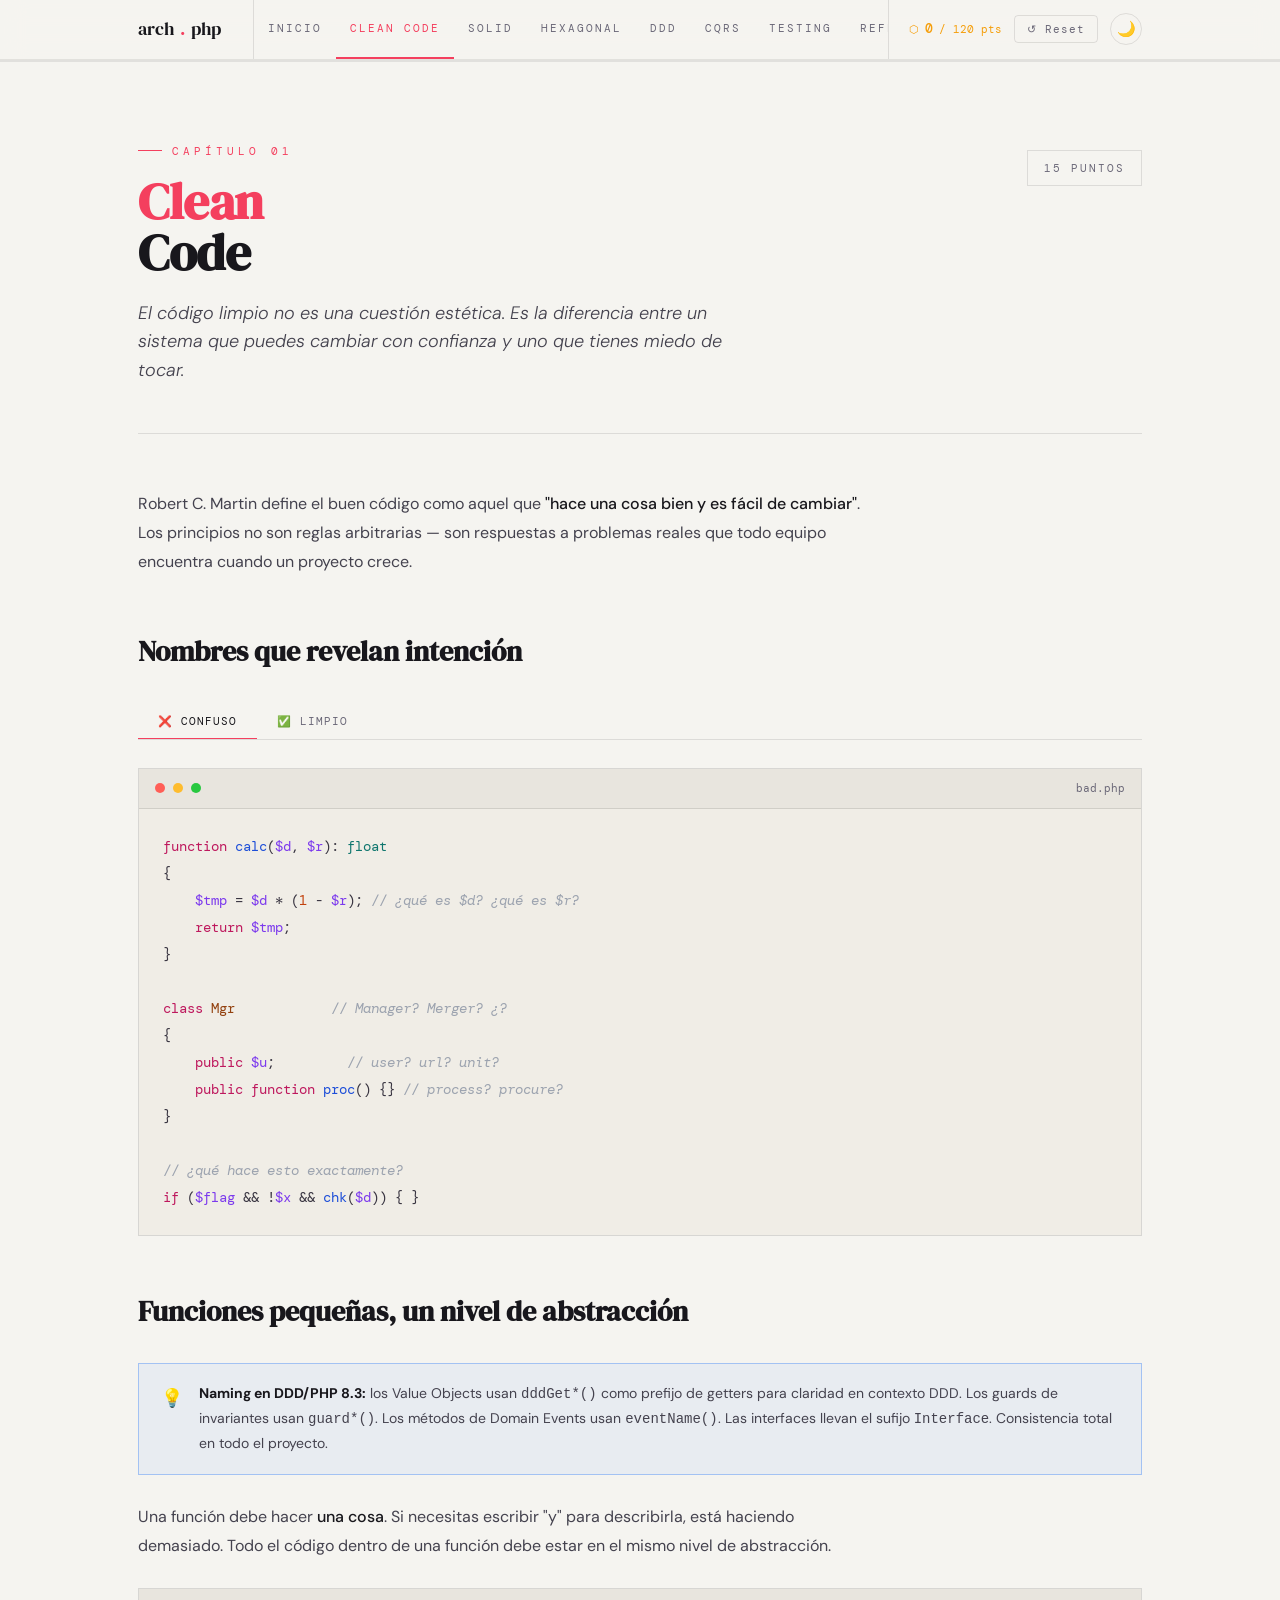
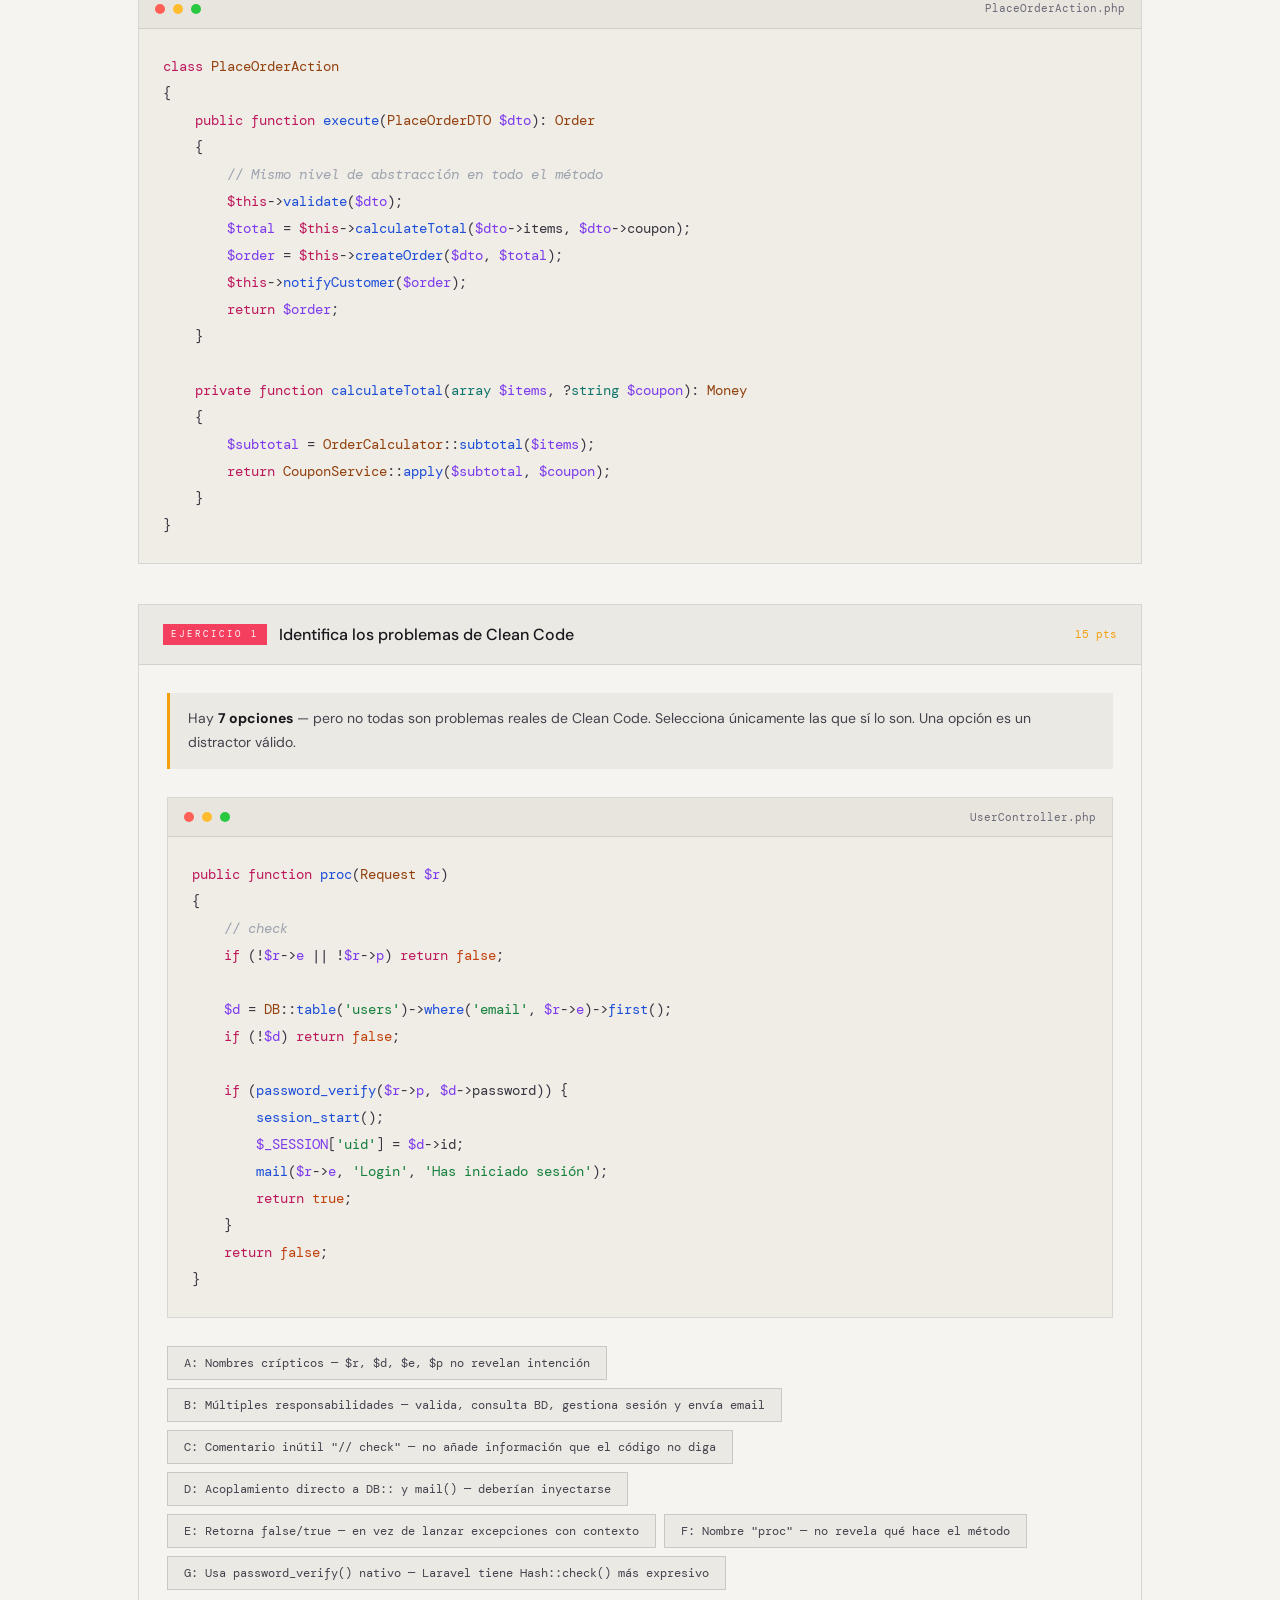
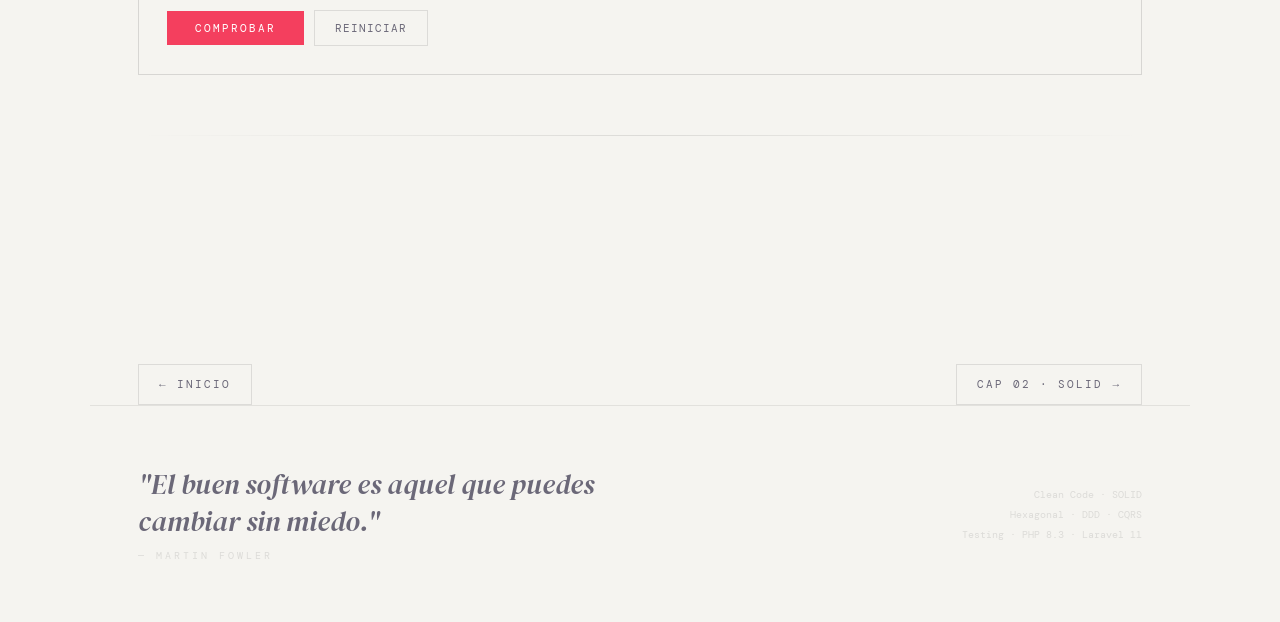
==== commit a2944421: "Refactor code and enhance documentation across multiple files - Updated comments and method names in" ====
--- a/cap1.html
+++ b/cap1.html
@@ -110,6 +110,9 @@
       </div>
 
       <h3 class="sec-title">Funciones pequeñas, un nivel de abstracción</h3>
+      <div class="callout info"><span class="callout-icon">💡</span>
+        <div><strong>Naming en DDD/PHP 8.3:</strong> los Value Objects usan <code>dddGet*()</code> como prefijo de getters para claridad en contexto DDD. Los guards de invariantes usan <code>guard*()</code>. Los métodos de Domain Events usan <code>eventName()</code>. Las interfaces llevan el sufijo <code>Interface</code>. Consistencia total en todo el proyecto.</div>
+      </div>
       <div class="prose">
         <p>Una función debe hacer <strong>una cosa</strong>. Si necesitas escribir "y" para describirla, está haciendo
           demasiado. Todo el código dentro de una función debe estar en el mismo nivel de abstracción.</p>
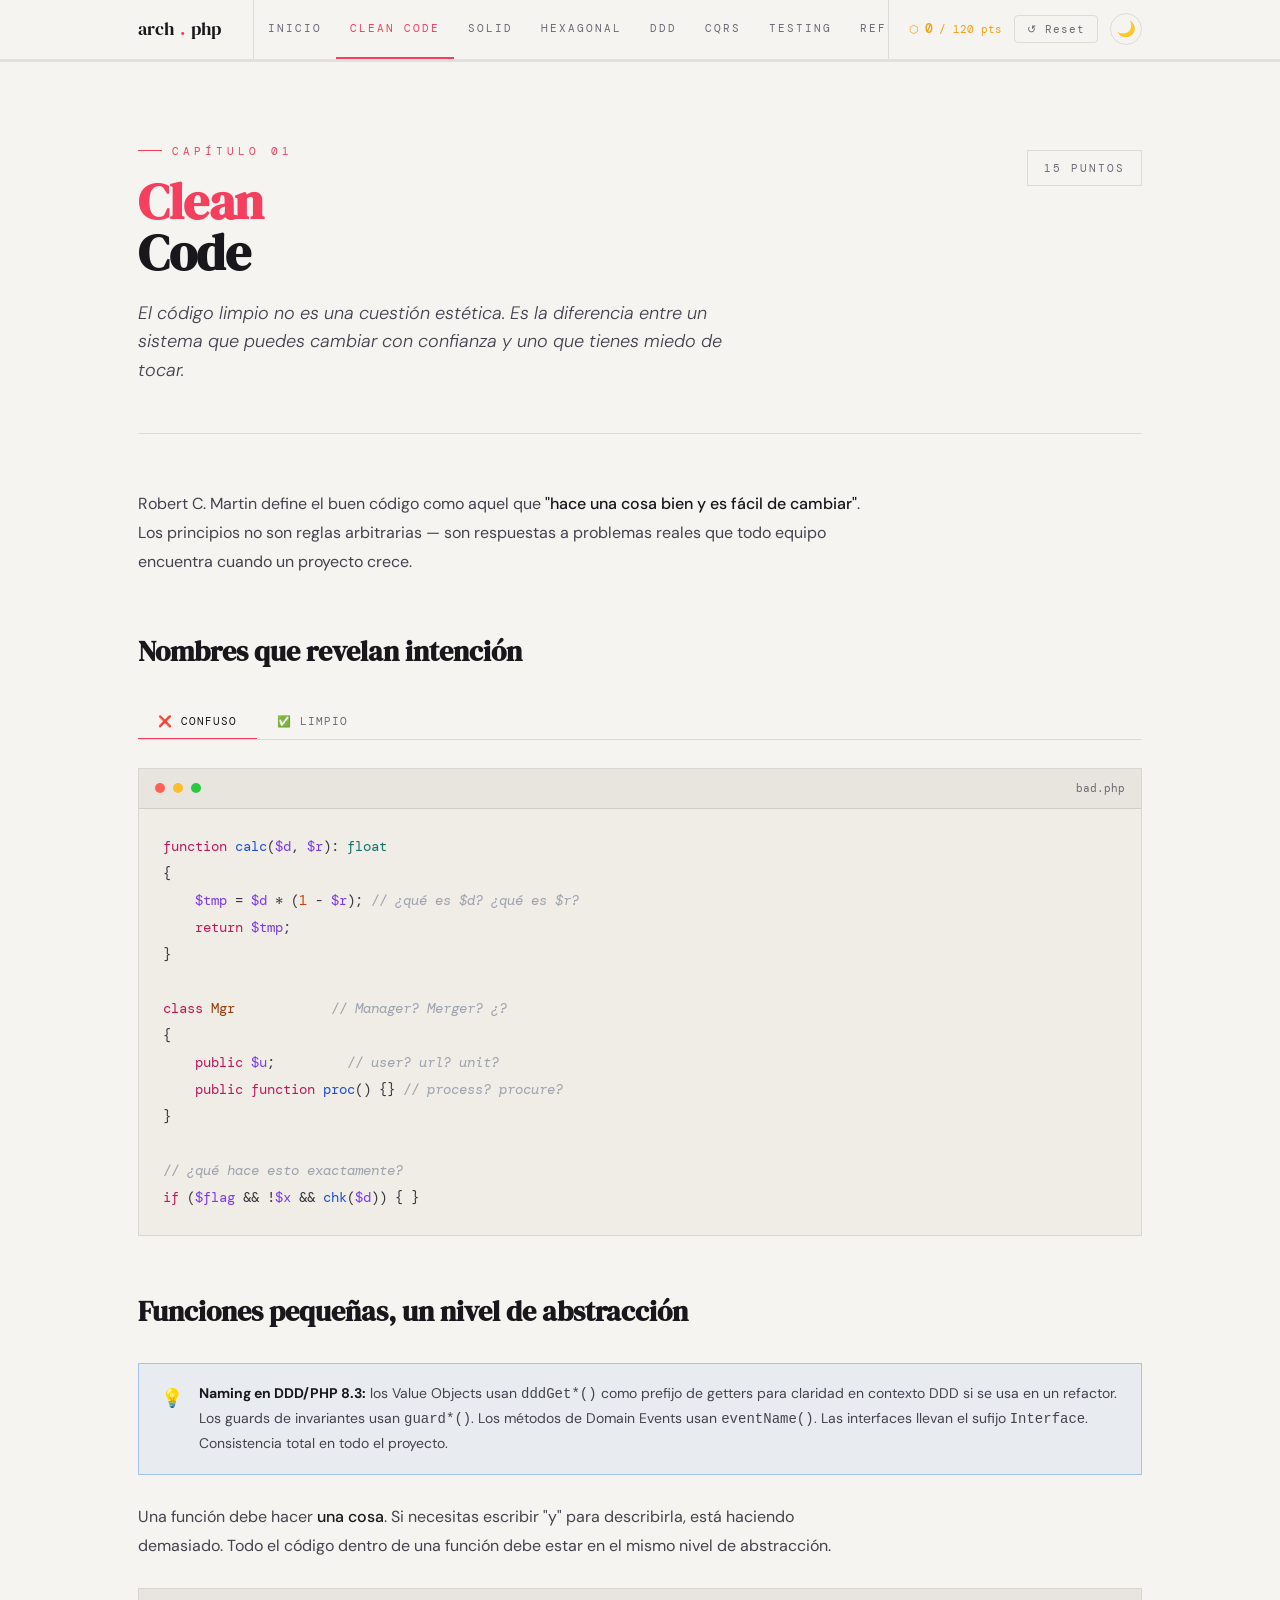
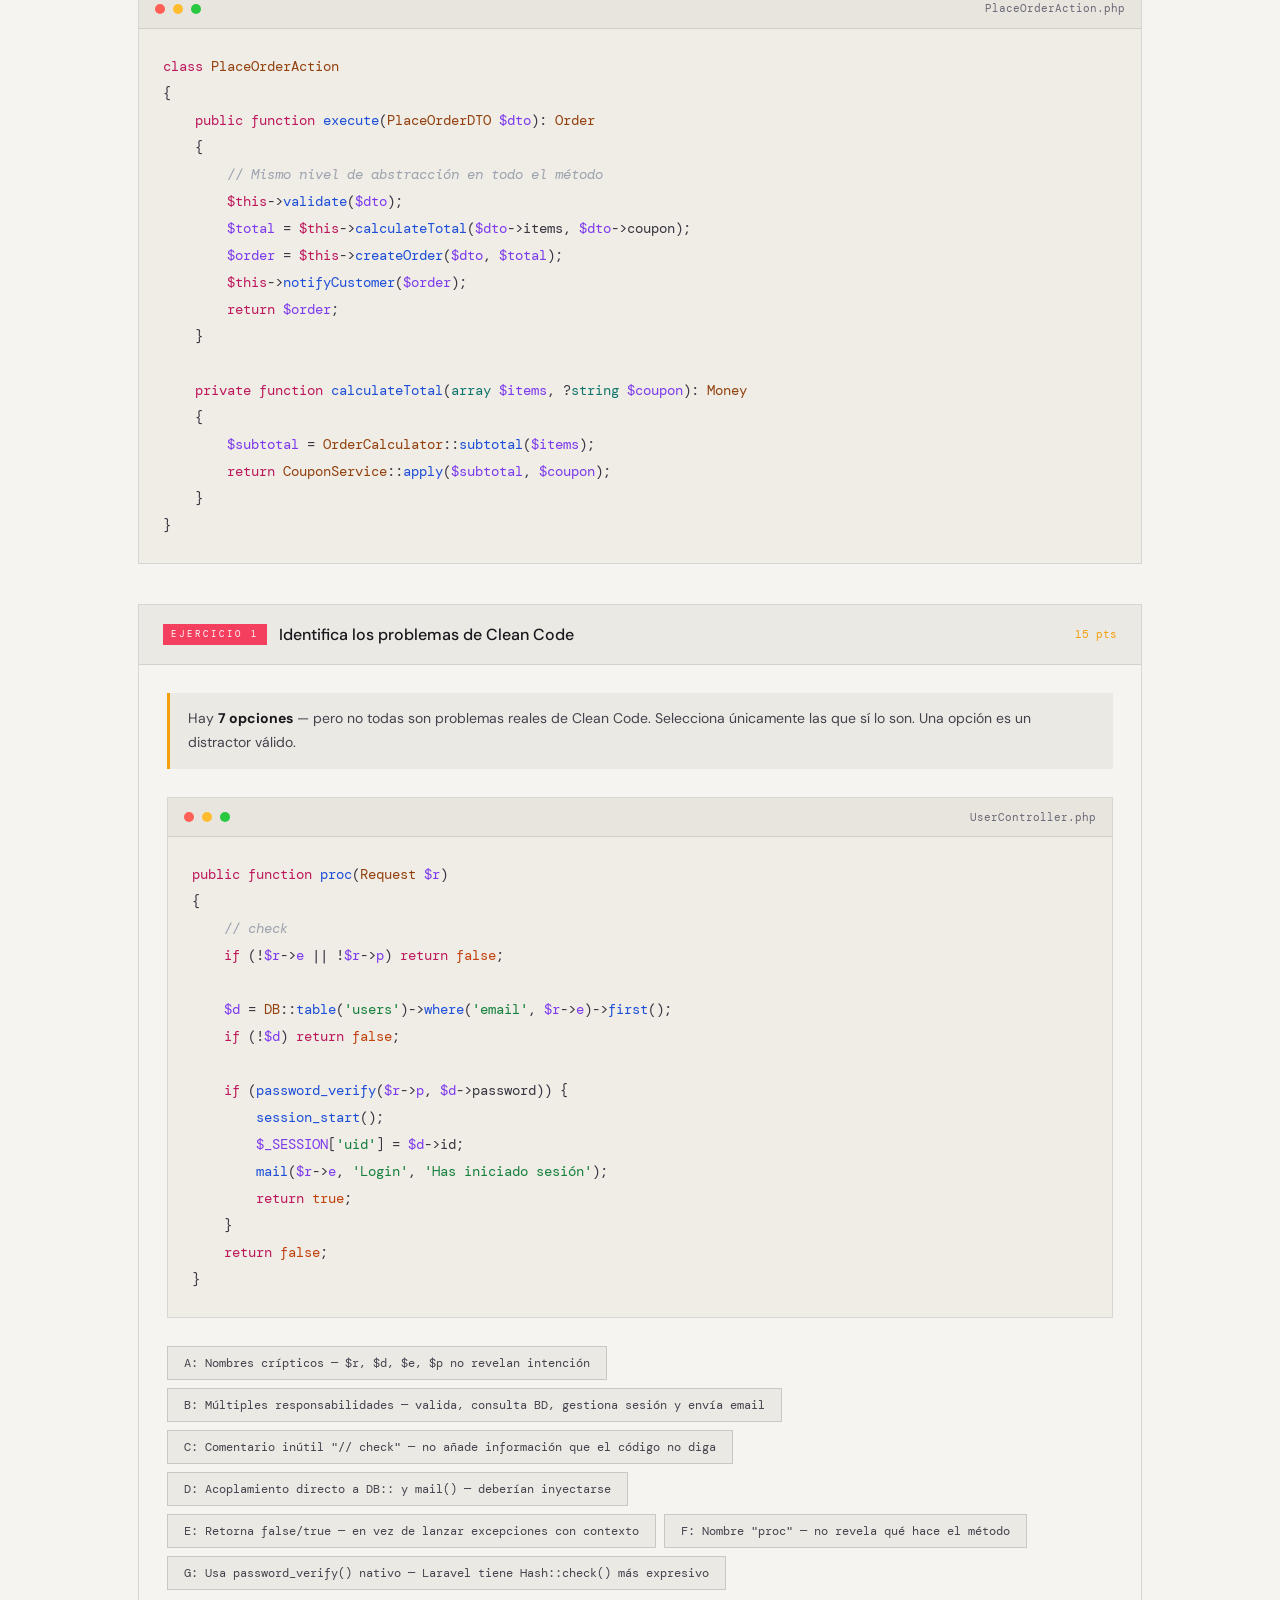
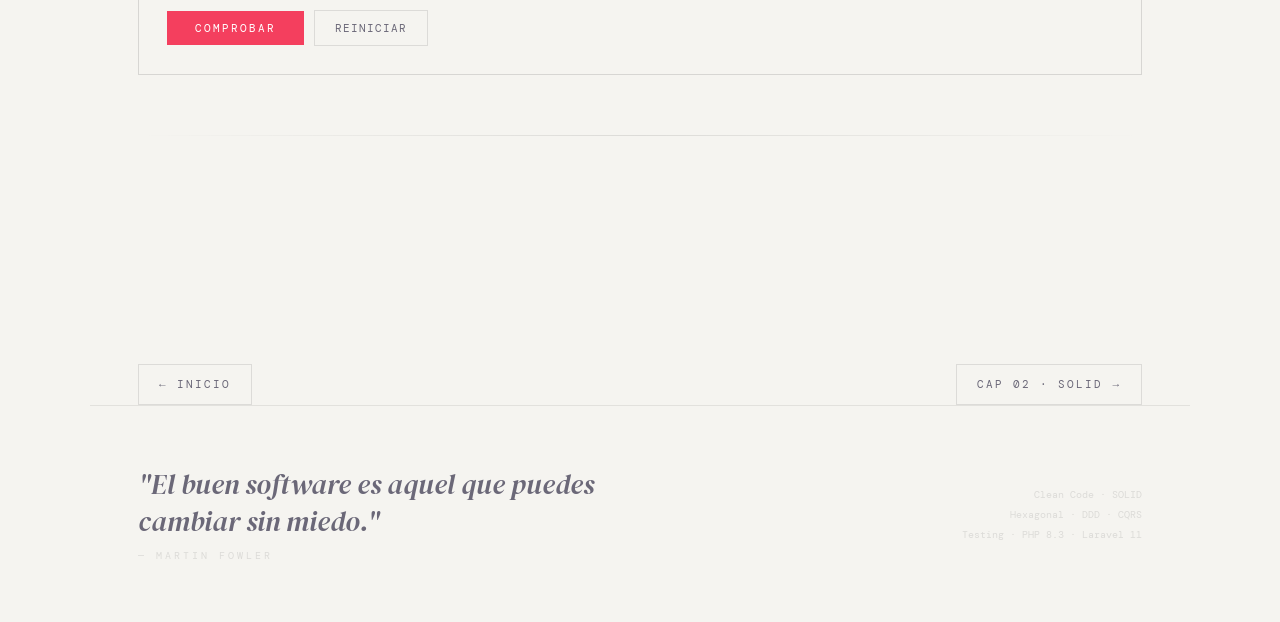
==== commit f99bdaf9: "Refactor method names for consistency in Money class" ====
--- a/cap1.html
+++ b/cap1.html
@@ -111,7 +111,7 @@
 
       <h3 class="sec-title">Funciones pequeñas, un nivel de abstracción</h3>
       <div class="callout info"><span class="callout-icon">💡</span>
-        <div><strong>Naming en DDD/PHP 8.3:</strong> los Value Objects usan <code>dddGet*()</code> como prefijo de getters para claridad en contexto DDD. Los guards de invariantes usan <code>guard*()</code>. Los métodos de Domain Events usan <code>eventName()</code>. Las interfaces llevan el sufijo <code>Interface</code>. Consistencia total en todo el proyecto.</div>
+        <div><strong>Naming en DDD/PHP 8.3:</strong> los Value Objects usan <code>dddGet*()</code> como prefijo de getters para claridad en contexto DDD si se usa en un refactor. Los guards de invariantes usan <code>guard*()</code>. Los métodos de Domain Events usan <code>eventName()</code>. Las interfaces llevan el sufijo <code>Interface</code>. Consistencia total en todo el proyecto.</div>
       </div>
       <div class="prose">
         <p>Una función debe hacer <strong>una cosa</strong>. Si necesitas escribir "y" para describirla, está haciendo
